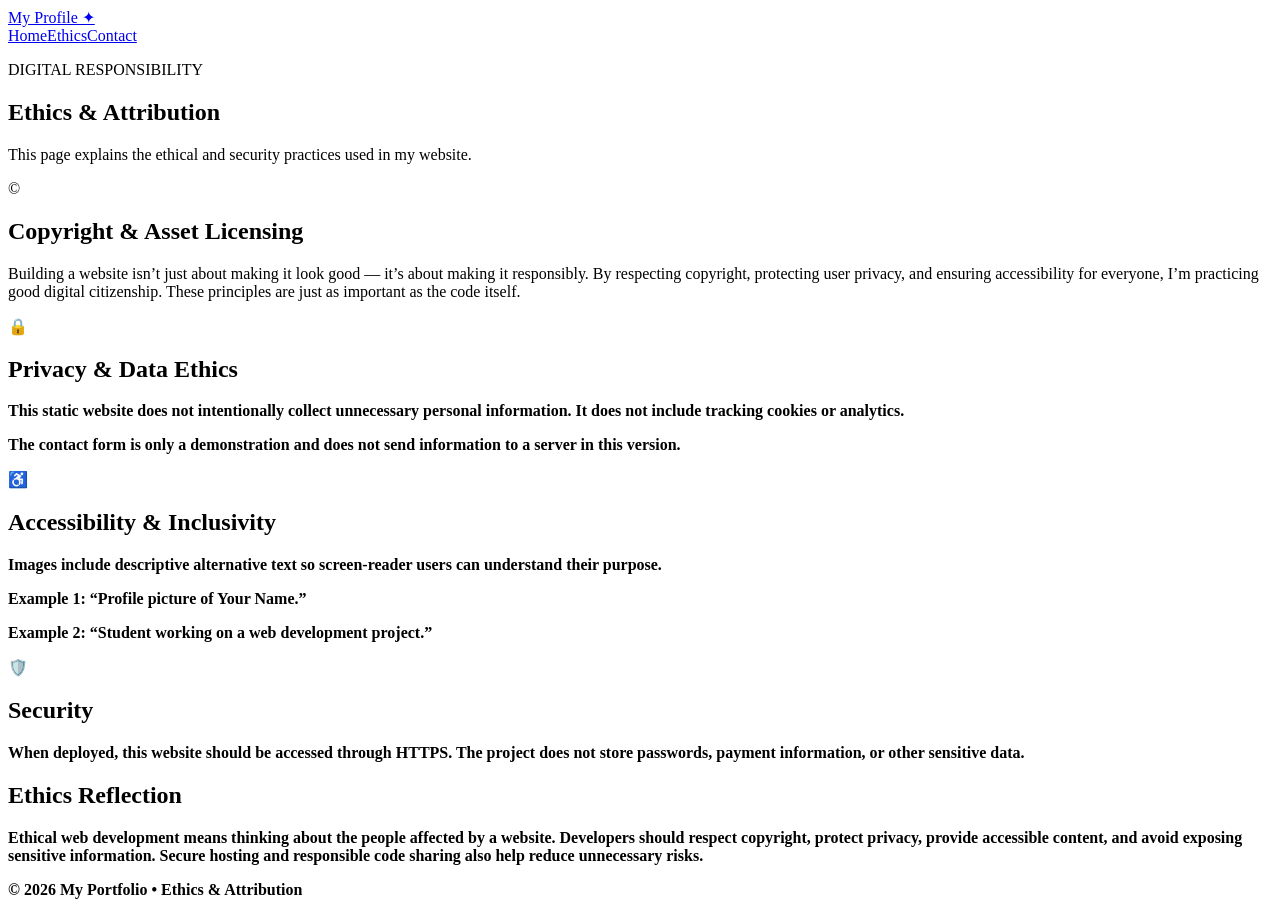
==== ethics.html @ eb9fc622 "Create ethics.html" ====
<!DOCTYPE html>
<html lang="en">
<head>
<meta charset="UTF-8">
<meta name="viewport" content="width=device-width, initial-scale=1.0">
<meta name="description" content="Digital ethics and attribution statement.">
<title>Ethics & Attribution</title>
<link rel="stylesheet" href="style.css">
</head>
<body>
<header><nav class="navbar">
<a class="logo" href="index.html">My Profile ✦</a>
<div class="nav-links"><a href="index.html">Home</a><a class="active" href="ethics.html">Ethics</a><a href="contact.html">Contact</a></div>
</nav></header>

<main class="page">
<section class="page-title">
<p class="eyebrow">DIGITAL RESPONSIBILITY</p>
<h1>Ethics & Attribution</h1>
<p>This page explains the ethical and security practices used in my website.</p>
</section>

<section class="ethics-grid">
<article class="card"><div class="icon">©️</div><h2>Copyright & Asset Licensing</h2><p>Building a website isn’t just about making it look good — it’s about making it responsibly. By respecting copyright, protecting user privacy, and ensuring accessibility for everyone, I’m practicing good digital citizenship. These principles are just as important as the code itself.</p><p><strong></p></article>

<article class="card"><div class="icon">🔒</div><h2>Privacy & Data Ethics</h2><p>This static website does not intentionally collect unnecessary personal information. It does not include tracking cookies or analytics.</p><p>The contact form is only a demonstration and does not send information to a server in this version.</p></article>

<article class="card"><div class="icon">♿</div><h2>Accessibility & Inclusivity</h2><p>Images include descriptive alternative text so screen-reader users can understand their purpose.</p><p><strong>Example 1:</strong> “Profile picture of Your Name.”</p><p><strong>Example 2:</strong> “Student working on a web development project.”</p></article>

<article class="card"><div class="icon">🛡️</div><h2>Security</h2><p>When deployed, this website should be accessed through HTTPS. The project does not store passwords, payment information, or other sensitive data.</p></article>
</section>

<section class="reflection"><h2>Ethics Reflection</h2><p>Ethical web development means thinking about the people affected by a website. Developers should respect copyright, protect privacy, provide accessible content, and avoid exposing sensitive information. Secure hosting and responsible code sharing also help reduce unnecessary risks.</p></section>
</main>

<footer><p>© 2026 My Portfolio • Ethics & Attribution</p></footer>
</body>
</html>
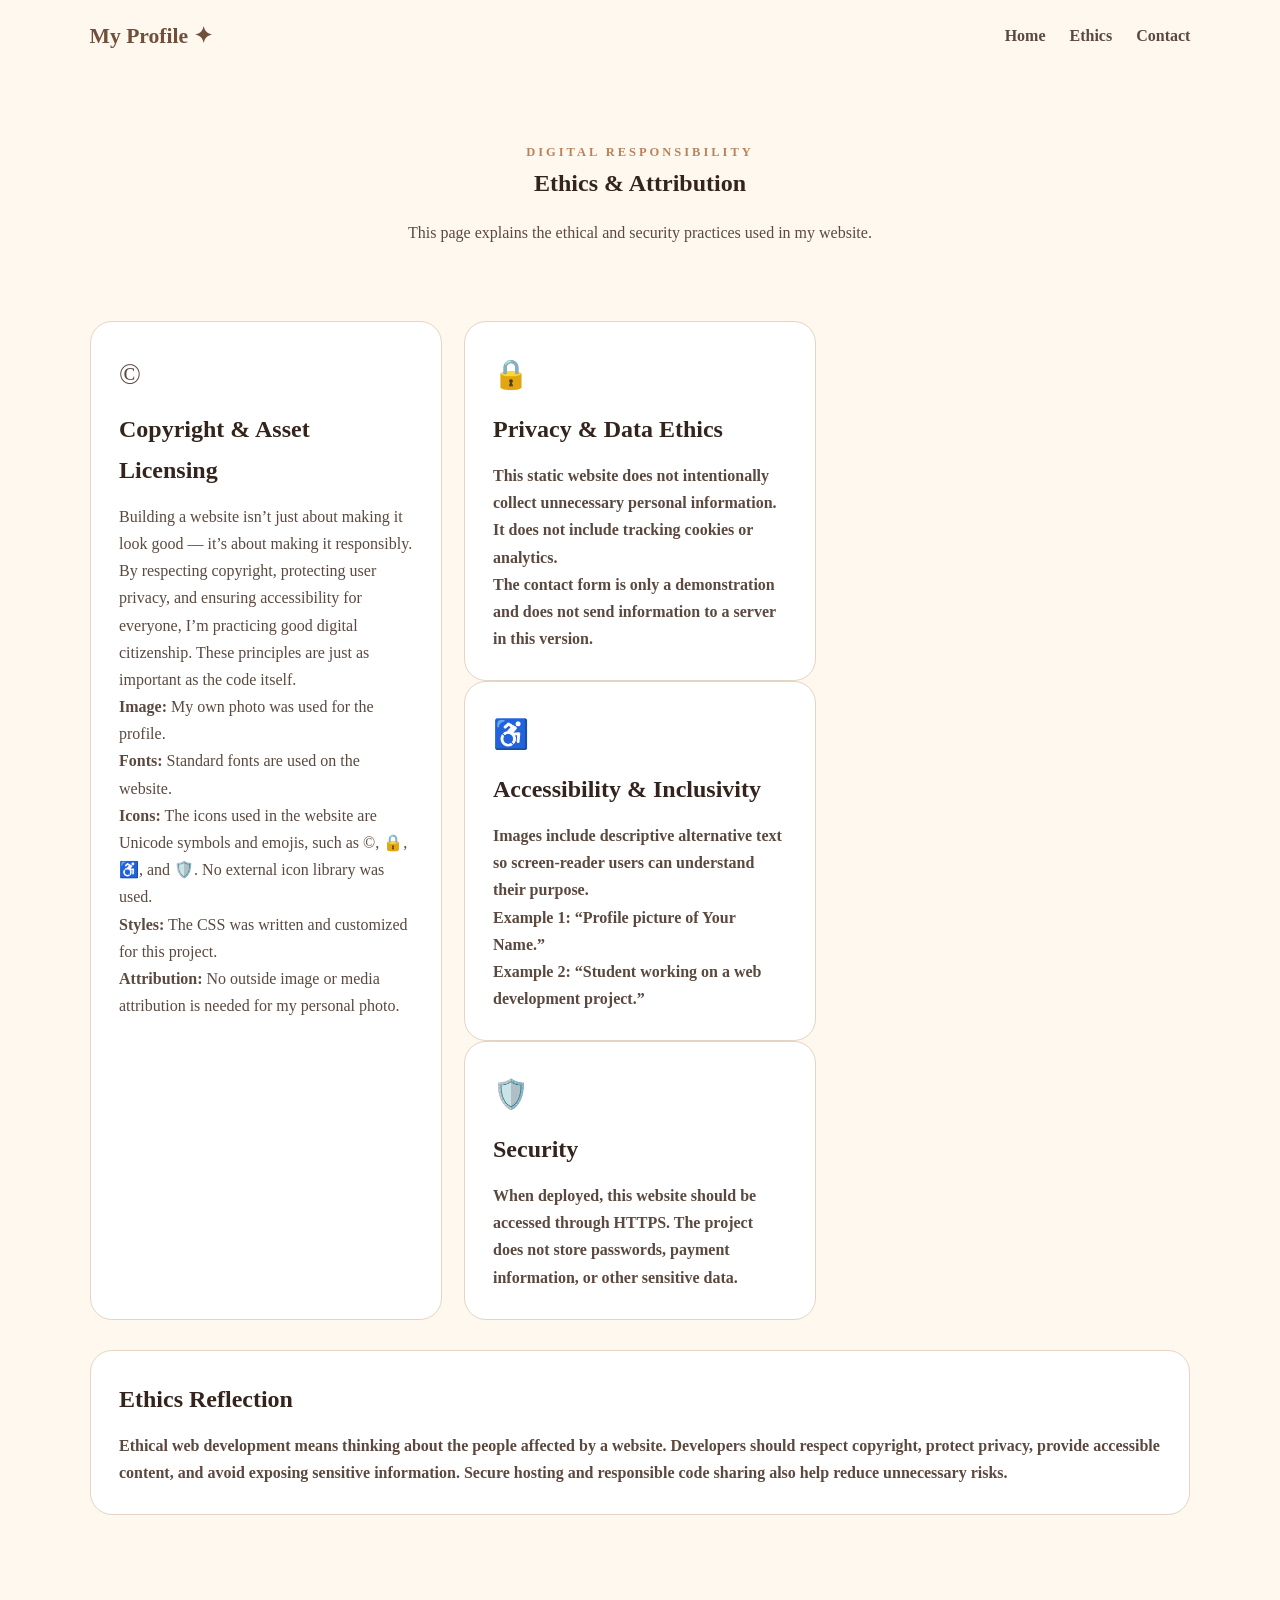
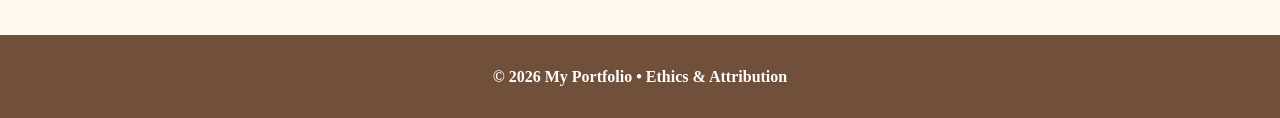
==== commit 511a8d4a: "Update ethics.html" ====
--- a/ethics.html
+++ b/ethics.html
@@ -20,8 +20,16 @@
 <p>This page explains the ethical and security practices used in my website.</p>
 </section>
 
+
 <section class="ethics-grid">
-<article class="card"><div class="icon">©️</div><h2>Copyright & Asset Licensing</h2><p>Building a website isn’t just about making it look good — it’s about making it responsibly. By respecting copyright, protecting user privacy, and ensuring accessibility for everyone, I’m practicing good digital citizenship. These principles are just as important as the code itself.</p><p><strong></p></article>
+<article class="card"><div class="icon">©️</div><h2>Copyright & Asset Licensing</h2><p>Building a website isn’t just about making it look good — it’s about making it responsibly. By respecting copyright, protecting user privacy, and ensuring accessibility for everyone, I’m practicing good digital citizenship. These principles are just as important as the code itself.</p>
+
+    <p><strong>Image:</strong> My own photo was used for the profile.</p>
+    <p><strong>Fonts:</strong> Standard fonts are used on the website.</p>
+    <p><strong>Icons:</strong> The icons used in the website are Unicode symbols and emojis, such as ©, 🔒, ♿, and 🛡️. No external icon library was used.</p>
+    <p><strong>Styles:</strong> The CSS was written and customized for this project.</p>
+    <p><strong>Attribution:</strong> No outside image or media attribution is needed for my personal photo.</p><p><strong></p></article>
+</article>
 
 <article class="card"><div class="icon">🔒</div><h2>Privacy & Data Ethics</h2><p>This static website does not intentionally collect unnecessary personal information. It does not include tracking cookies or analytics.</p><p>The contact form is only a demonstration and does not send information to a server in this version.</p></article>
 
--- a/style.css
+++ b/style.css
@@ -0,0 +1,306 @@
+* {
+    box-sizing: border-box;
+    margin: 0;
+    padding: 0;
+}
+
+:root {
+    --brown: #704f3b;
+    --cream: #fff8ef;
+    --peach: #f3dfcc;
+    --dark: #33251e;
+    --text: #5b493f;
+    --border: #e5d4c4;
+    --accent: #b9825c;
+}
+
+body {
+    font-family: Georgia, "Times New Roman", serif;
+    color: var(--text);
+    background: var(--cream);
+    line-height: 1.7;
+}
+
+/* NAVIGATION */
+.navbar {
+    min-height: 72px;
+    padding: 12px 7%;
+    display: flex;
+    align-items: center;
+    justify-content: space-between;
+    background: var(--cream);
+}
+
+.logo {
+    color: var(--brown);
+    font-size: 1.35rem;
+    font-weight: 800;
+    text-decoration: none;
+}
+
+.nav-links {
+    display: flex;
+    gap: 24px;
+}
+
+.nav-links a {
+    color: var(--text);
+    text-decoration: none;
+    font-weight: 700;
+}
+
+.nav-links a:hover {
+    color: var(--accent);
+}
+
+/* MAIN */
+main {
+    width: min(1100px, 90%);
+    margin: auto;
+}
+
+/* HERO */
+.hero {
+    min-height: 650px;
+    display: grid;
+    grid-template-columns: 1.25fr 0.75fr;
+    align-items: center;
+    gap: 40px;
+}
+
+.eyebrow {
+    color: var(--accent);
+    letter-spacing: 3px;
+    font-size: 0.78rem;
+    font-weight: 800;
+}
+
+.hero h1 {
+    color: var(--dark);
+    font-size: clamp(2.8rem, 7vw, 5.2rem);
+    line-height: 1.05;
+    margin: 20px 0;
+}
+
+.hero h1 span {
+    color: var(--accent);
+}
+
+.lead {
+    font-size: 1.1rem;
+    max-width: 650px;
+}
+
+.buttons {
+    display: flex;
+    gap: 12px;
+    flex-wrap: wrap;
+    margin-top: 25px;
+}
+
+.btn {
+    display: inline-block;
+    border: 2px solid var(--brown);
+    background: var(--brown);
+    color: white;
+    padding: 12px 25px;
+    border-radius: 12px;
+    text-decoration: none;
+    font-weight: 700;
+}
+
+.btn:hover {
+    opacity: 0.9;
+}
+
+.btn.secondary {
+    background: transparent;
+    color: var(--brown);
+}
+
+/* PROFILE CARD */
+.profile-card {
+    background: #fff;
+    border: 1px solid var(--border);
+    padding: 30px;
+    text-align: center;
+    border-radius: 28px;
+}
+
+/* PROFILE PHOTO */
+.photo-wrap {
+    width: 250px;
+    height: 250px;
+    margin: 0 auto 20px;
+    padding: 8px;
+    border: 3px solid var(--brown);
+    border-radius: 50%;
+    overflow: hidden;
+    box-sizing: border-box;
+}
+
+.profile-image {
+    width: 100%;
+    height: 100%;
+    object-fit: cover;
+    border-radius: 50%;
+    display: block;
+}
+
+.profile-card h2 {
+    color: var(--dark);
+    margin-top: 18px;
+}
+
+/* CARDS */
+.cards,
+.ethics-grid {
+    display: grid;
+    grid-template-columns: repeat(3, 1fr);
+    gap: 22px;
+    padding: 30px 0;
+}
+
+.card,
+.contact-card,
+.reflection {
+    background: #fff;
+    border: 1px solid var(--border);
+    border-radius: 22px;
+    padding: 28px;
+}
+
+.icon {
+    font-size: 1.8rem;
+    margin-bottom: 10px;
+}
+
+.card h2,
+.reflection h2,
+.contact-card h2 {
+    color: var(--dark);
+    margin-bottom: 12px;
+}
+
+/* QUOTE */
+.quote {
+    text-align: center;
+    padding: 40px 20px 75px;
+    font-size: 1.4rem;
+    color: var(--brown);
+}
+
+/* OTHER PAGES */
+.page {
+    padding: 70px 0;
+}
+
+.page-title {
+    max-width: 750px;
+    margin: 0 auto 45px;
+    text-align: center;
+}
+
+.page-title h1 {
+    color: var(--dark);
+    margin-bottom: 15px;
+}
+
+/* FORM */
+form {
+    display: grid;
+    gap: 15px;
+}
+
+label {
+    font-weight: 700;
+    margin-top: 8px;
+}
+
+input,
+textarea {
+    width: 100%;
+    padding: 12px;
+    border: 1px solid var(--border);
+    border-radius: 10px;
+    font: inherit;
+}
+
+textarea {
+    min-height: 150px;
+    resize: vertical;
+}
+
+/* FOOTER */
+footer {
+    padding: 28px;
+    text-align: center;
+    background: var(--brown);
+    color: white;
+    margin-top: 50px;
+}
+
+/* MOBILE */
+@media (max-width: 800px) {
+    .navbar {
+        flex-direction: column;
+        gap: 12px;
+    }
+
+    .nav-links {
+        gap: 15px;
+        flex-wrap: wrap;
+        justify-content: center;
+    }
+
+    .hero {
+        min-height: auto;
+        grid-template-columns: 1fr;
+        padding: 60px 0;
+    }
+
+    .hero h1 {
+        font-size: 3rem;
+    }
+
+    .cards,
+    .ethics-grid {
+        grid-template-columns: 1fr;
+    }
+
+    .profile-card {
+        padding: 25px 15px;
+    }
+
+    .photo-wrap {
+        width: 220px;
+        height: 220px;
+    }
+}
+
+@media (max-width: 450px) {
+    main {
+        width: 92%;
+    }
+
+    .hero h1 {
+        font-size: 2.5rem;
+    }
+
+    .lead {
+        font-size: 1rem;
+    }
+
+    .photo-wrap {
+        width: 190px;
+        height: 190px;
+    }
+
+    .buttons {
+        flex-direction: column;
+    }
+
+    .btn {
+        text-align: center;
+    }
+}
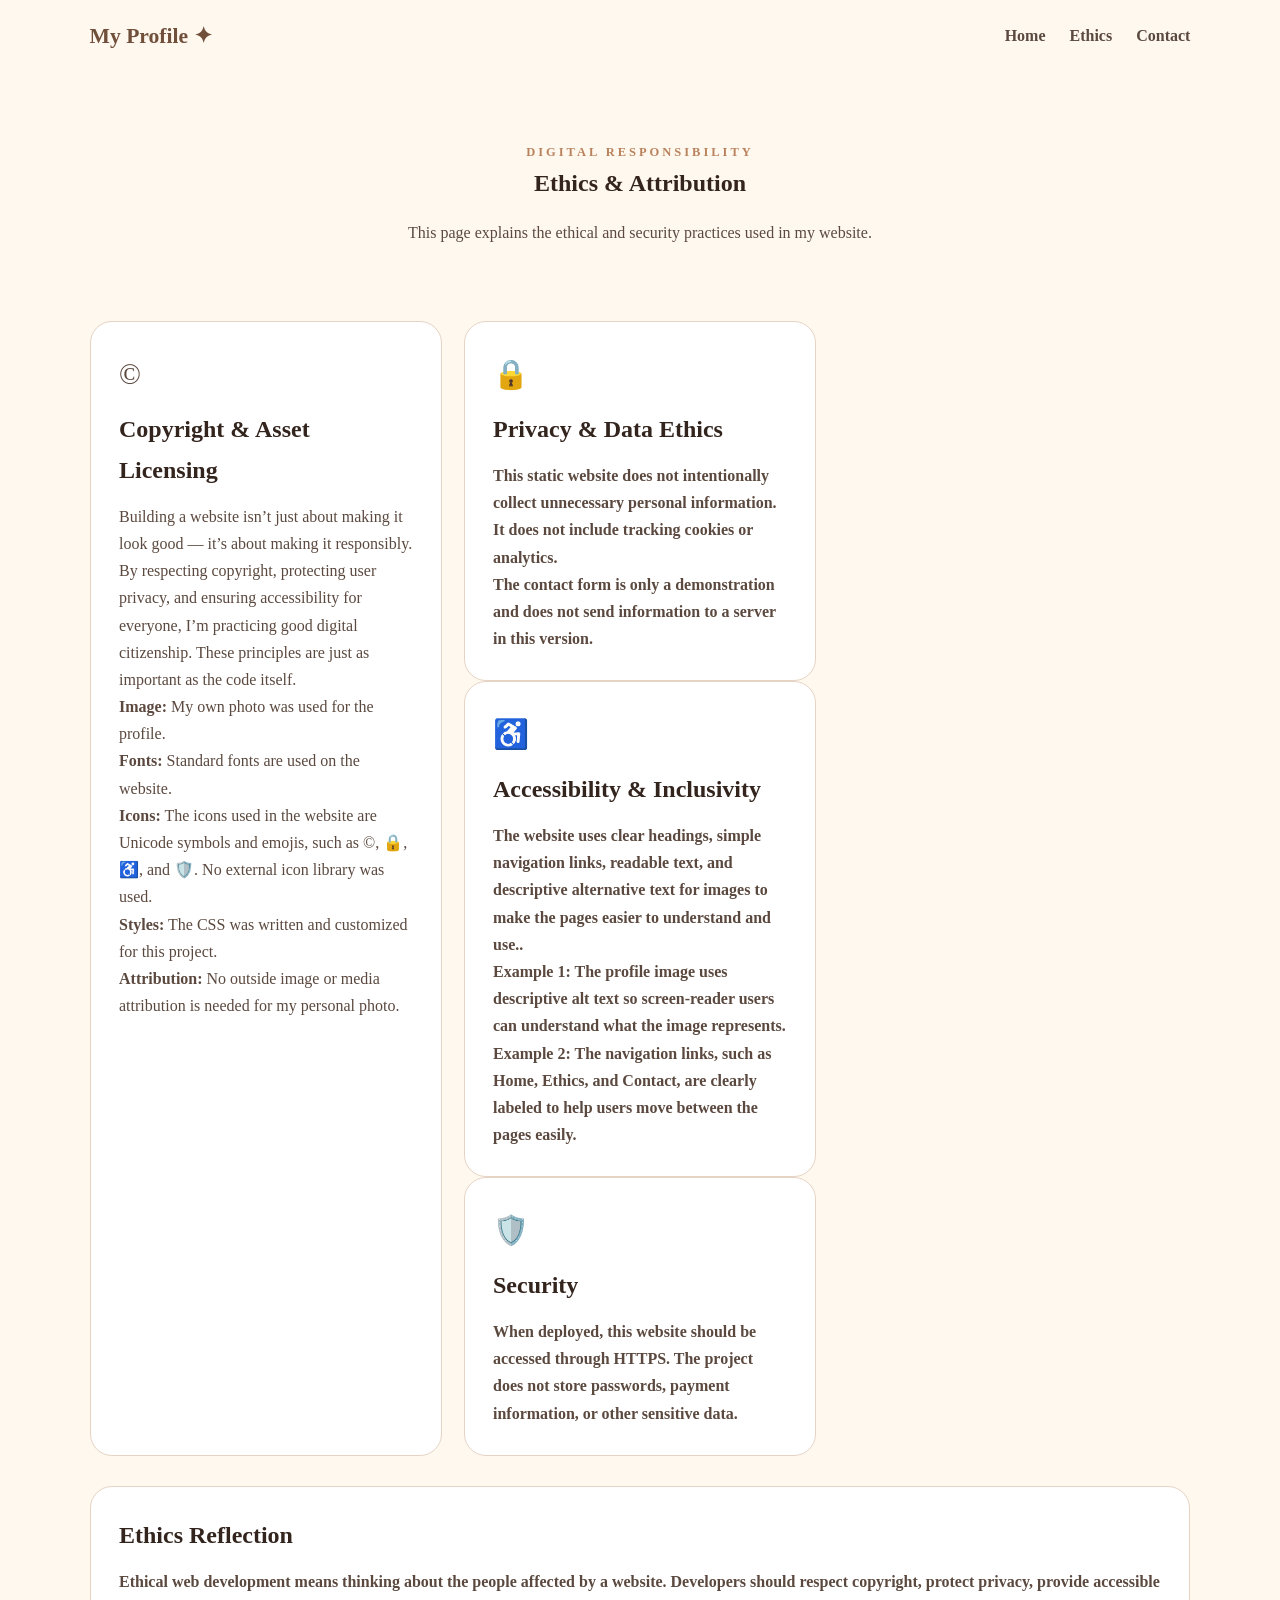
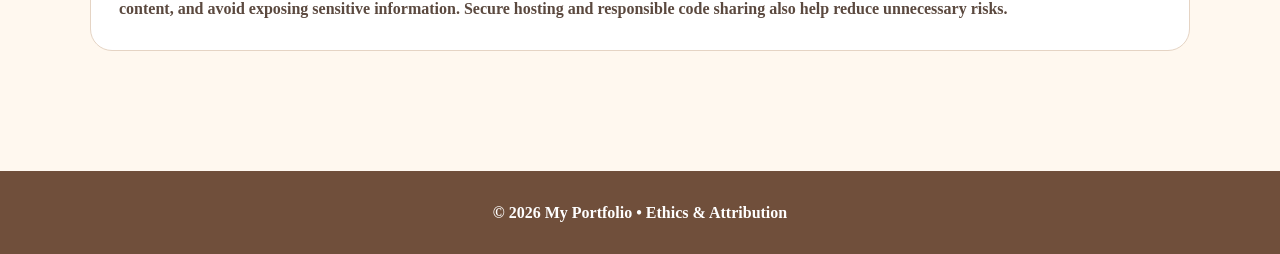
==== commit e4a70357: "Update ethics.html" ====
--- a/ethics.html
+++ b/ethics.html
@@ -1,3 +1,4 @@
+
 <!DOCTYPE html>
 <html lang="en">
 <head>
@@ -20,7 +21,6 @@
 <p>This page explains the ethical and security practices used in my website.</p>
 </section>
 
-
 <section class="ethics-grid">
 <article class="card"><div class="icon">©️</div><h2>Copyright & Asset Licensing</h2><p>Building a website isn’t just about making it look good — it’s about making it responsibly. By respecting copyright, protecting user privacy, and ensuring accessibility for everyone, I’m practicing good digital citizenship. These principles are just as important as the code itself.</p>
 
@@ -33,7 +33,9 @@
 
 <article class="card"><div class="icon">🔒</div><h2>Privacy & Data Ethics</h2><p>This static website does not intentionally collect unnecessary personal information. It does not include tracking cookies or analytics.</p><p>The contact form is only a demonstration and does not send information to a server in this version.</p></article>
 
-<article class="card"><div class="icon">♿</div><h2>Accessibility & Inclusivity</h2><p>Images include descriptive alternative text so screen-reader users can understand their purpose.</p><p><strong>Example 1:</strong> “Profile picture of Your Name.”</p><p><strong>Example 2:</strong> “Student working on a web development project.”</p></article>
+<article class="card"><div class="icon">♿</div><h2>Accessibility & Inclusivity</h2><p>The website uses clear headings, simple navigation links, readable text, and descriptive alternative text for images to make the pages easier to understand and use..</p><p><strong>Example 1:</strong> The profile image uses descriptive alt text so screen-reader users can understand what the image represents.</p>
+<p><strong>Example 2:</strong> The navigation links, such as Home, Ethics, and Contact, are clearly labeled to help users move between the pages easily.</p>
+</article>
 
 <article class="card"><div class="icon">🛡️</div><h2>Security</h2><p>When deployed, this website should be accessed through HTTPS. The project does not store passwords, payment information, or other sensitive data.</p></article>
 </section>
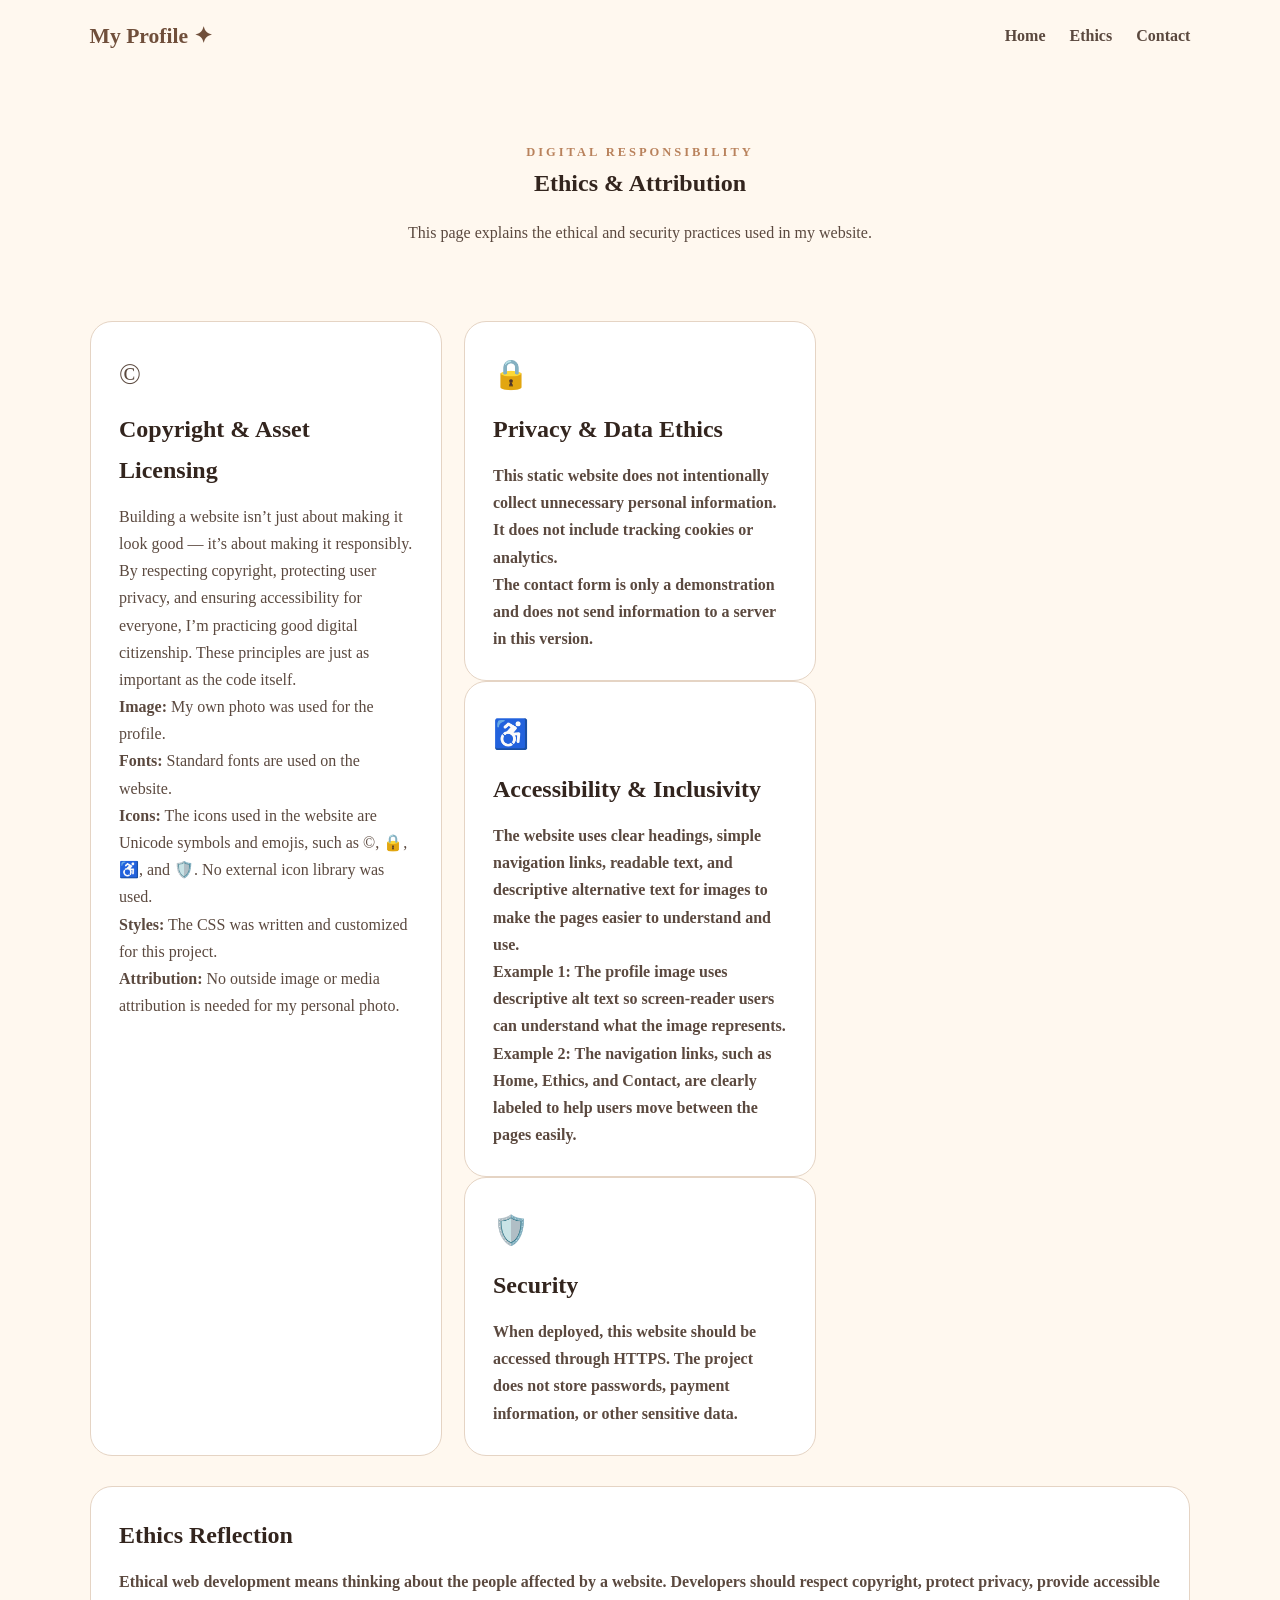
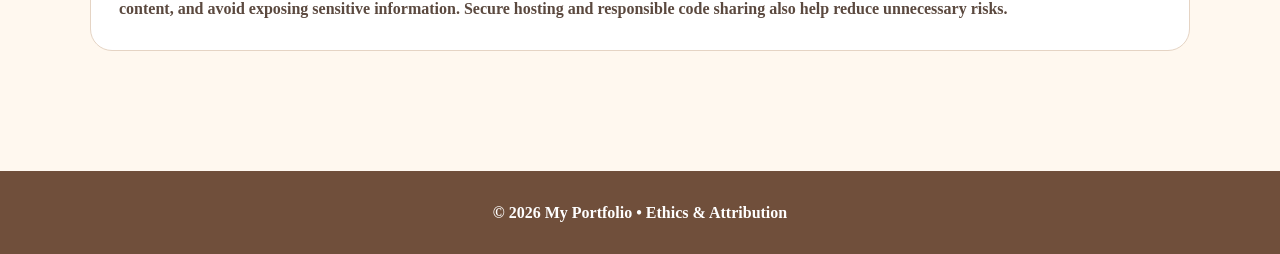
==== commit a28bb372: "Update ethics.html" ====
--- a/ethics.html
+++ b/ethics.html
@@ -33,7 +33,7 @@
 
 <article class="card"><div class="icon">🔒</div><h2>Privacy & Data Ethics</h2><p>This static website does not intentionally collect unnecessary personal information. It does not include tracking cookies or analytics.</p><p>The contact form is only a demonstration and does not send information to a server in this version.</p></article>
 
-<article class="card"><div class="icon">♿</div><h2>Accessibility & Inclusivity</h2><p>The website uses clear headings, simple navigation links, readable text, and descriptive alternative text for images to make the pages easier to understand and use..</p><p><strong>Example 1:</strong> The profile image uses descriptive alt text so screen-reader users can understand what the image represents.</p>
+<article class="card"><div class="icon">♿</div><h2>Accessibility & Inclusivity</h2><p>The website uses clear headings, simple navigation links, readable text, and descriptive alternative text for images to make the pages easier to understand and use.</p><p><strong>Example 1:</strong> The profile image uses descriptive alt text so screen-reader users can understand what the image represents.</p>
 <p><strong>Example 2:</strong> The navigation links, such as Home, Ethics, and Contact, are clearly labeled to help users move between the pages easily.</p>
 </article>
 
